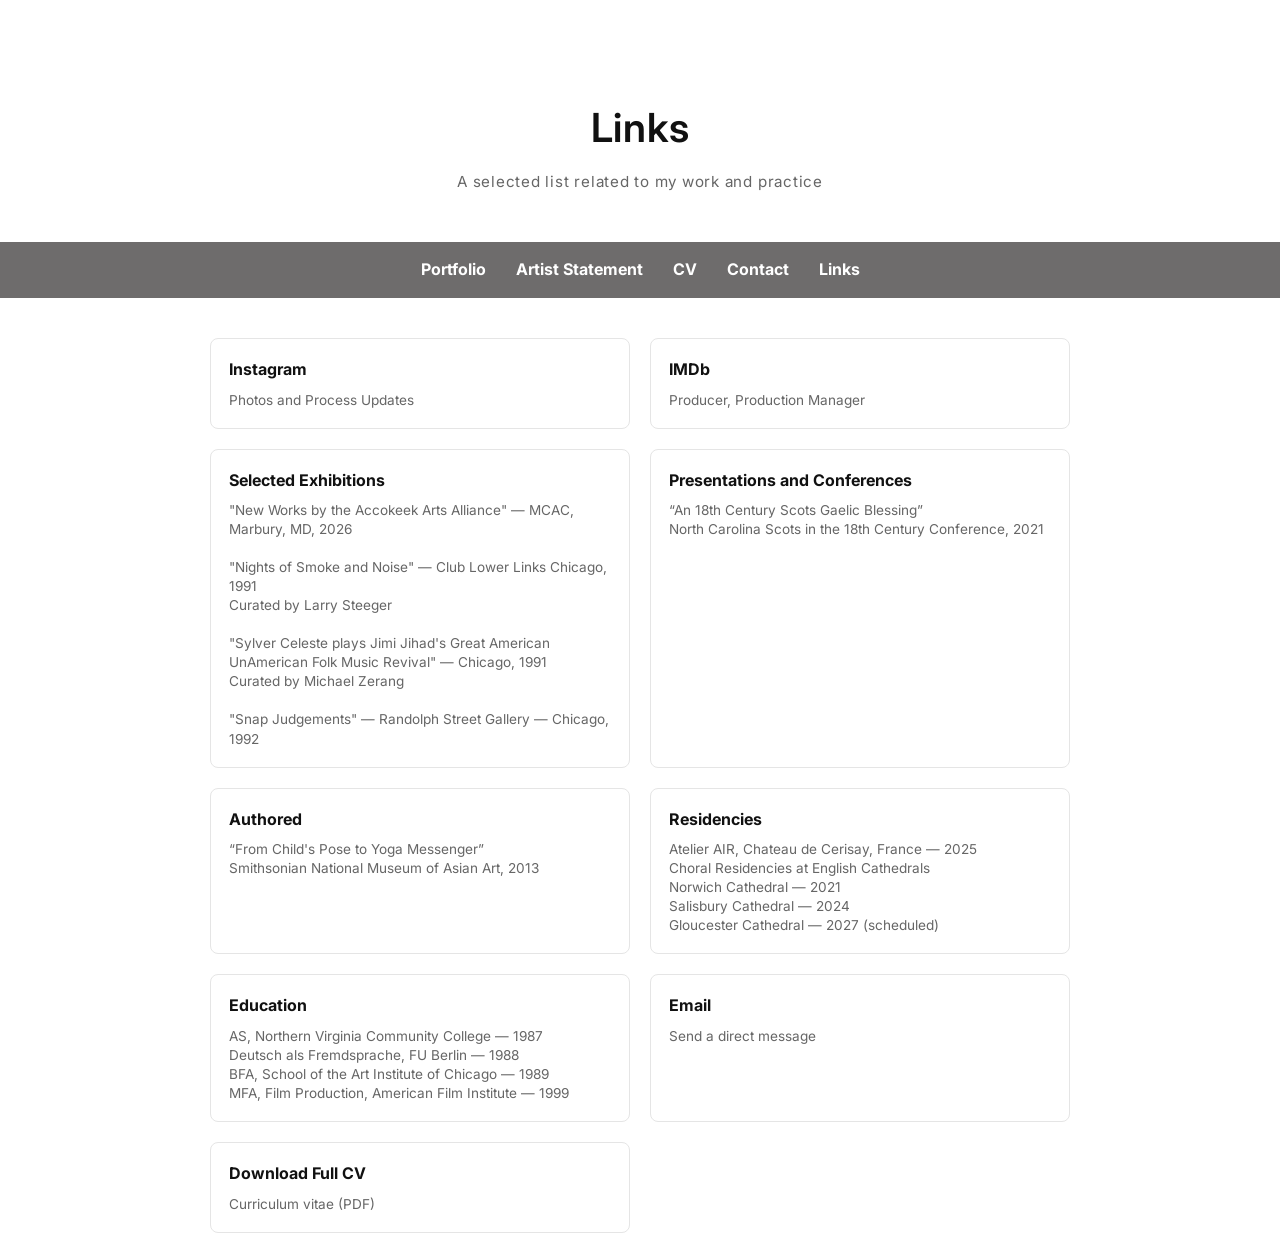
==== links.html @ d7da0863 "Add files via upload" ====
<!DOCTYPE html>
<html lang="en">

<head>
  <meta charset="UTF-8">
  <meta name="viewport" content="width=device-width, initial-scale=1.0">
  <title>Links — Danielle Probst</title>

  <!-- Fonts -->
  <link href="https://fonts.googleapis.com/css2?family=Inter:wght@300;400;600&display=swap" rel="stylesheet">

  <!-- Main CSS -->
  <link rel="stylesheet" href="styles.css">
</head>

<body>

<header>
  <h1>Links</h1>
  <p class="subtitle">A selected list related to my work and practice</p>
</header>

<nav class="top-nav">
  <ul class="nav-menu">
    <li><a href="index.html#textile-work">Portfolio</a></li>
    <li><a href="index.html#statement">Artist Statement</a></li>
    <li><a href="index.html#cv">CV</a></li>
    <li><a href="index.html#contact">Contact</a></li>
    <li><a href="links.html" class="active">Links</a></li>
  </ul>
</nav>

<main>
  <section class="links">

    <a class="card" href="https://www.instagram.com/" target="_blank">
      <strong>Instagram</strong>
      <small>Photos and Process Updates</small>
    </a>

    <a class="card" href="https://www.imdb.com/name/nm0698238/" target="_blank" rel="noopener">
      <strong>IMDb</strong>
      <small>Producer, Production Manager</small>
    </a>

    <div class="card">
      <strong>Selected Exhibitions</strong>
      <small>
        "New Works by the Accokeek Arts Alliance" — MCAC, Marbury, MD, 2026<br><br>
        "Nights of Smoke and Noise" — Club Lower Links Chicago, 1991<br>
        Curated by Larry Steeger<br><br>
        "Sylver Celeste plays Jimi Jihad's Great American UnAmerican Folk Music Revival" — Chicago, 1991<br>
        Curated by Michael Zerang<br><br>
        "Snap Judgements" — Randolph Street Gallery — Chicago, 1992
      </small>
    </div>

    <div class="card">
      <strong>Presentations and Conferences</strong>
      <small>
        “An 18th Century Scots Gaelic Blessing”<br>
        North Carolina Scots in the 18th Century Conference, 2021
      </small>
    </div>

    <div class="card">
      <strong>Authored</strong>
      <small>
        “From Child's Pose to Yoga Messenger”<br>
        Smithsonian National Museum of Asian Art, 2013
      </small>
    </div>

    <div class="card">
      <strong>Residencies</strong>
      <small>
        Atelier AIR, Chateau de Cerisay, France — 2025<br>
        Choral Residencies at English Cathedrals<br>
        Norwich Cathedral — 2021<br>
        Salisbury Cathedral — 2024<br>
        Gloucester Cathedral — 2027 (scheduled)
      </small>
    </div>

    <div class="card">
      <strong>Education</strong>
      <small>
        AS, Northern Virginia Community College — 1987<br>
        Deutsch als Fremdsprache, FU Berlin — 1988<br>
        BFA, School of the Art Institute of Chicago — 1989<br>
        MFA, Film Production, American Film Institute — 1999
      </small>
    </div>

    <a class="card" href="mailto:hello@danielleprobst.com">
      <strong>Email</strong>
      <small>Send a direct message</small>
    </a>

    <a class="card" href="files/CV_Danielle_Probst.pdf" target="_blank">
      <strong>Download Full CV</strong>
      <small>Curriculum vitae (PDF)</small>
    </a>

  </section>
</main>

</body>
</html>
---- styles.css ----
:root {
  --bg: #ffffff;
  --text: #111111;
  --secondary: #666666;
  --border: #e5e5e5;
  --muted: #888888;
}
:root {
  --space-xs: 6px;
  --space-sm: 12px;
  --space-md: 24px;
  --space-lg: 48px;
  --space-xl: 96px;
}
body.dark {
  --bg: #0f0f10;
  --text: #f5f5f5;
  --secondary: #aaaaaa;
  --border: #222222;
  --muted: #777777;
}
* {
  margin: 0;
  padding: 0;
  box-sizing: border-box;
}

body {
  font-family: 'Inter', sans-serif;
  background: var(--bg);
  color: var(--text);
  transition: 0.3s ease;
  line-height: 1.6;
}

/* --- Header --- */
header {
  padding: 80px 20px 60px;
  text-align: center;
}
header {
  padding: var(--space-xl) 20px var(--space-lg);
}

h1 {
  font-weight: 600;
  font-size: 2.5rem;
  letter-spacing: 0.02em;
}

.subtitle {
  color: var(--secondary);
  margin-top: 10px;
  font-size: 0.95rem;
  letter-spacing: 0.05em;
}

/* --- Navigation --- */
nav {
  background-color: #6e6c6c;
  padding: 15px 0;
  position: sticky;
  top: 0;
  z-index: 100;
  margin-bottom: 40px;
}

.nav-menu {
  list-style: none;
  display: flex;
  justify-content: center;
  gap: 30px;
}

.nav-menu a {
  text-decoration: none;
  color: white;
  font-weight: bold;
}

.nav-menu a:hover {
  color: #f0c040;
}

/* --- Sections --- */
section {
  max-width: 1000px;
  margin: var(--space-xl) auto;
  padding: 0 20px;
}

.text-block {
  max-width: 700px;
}

.full-width {
  max-width: 1200px;
  margin: var(--space-xl) auto;
  padding: 0 20px;
  width: 100%;
}
section h2 {
  font-size: 1.5rem;
  font-weight: 600;
  margin-bottom: var(--space-md);
  text-align: left;
}
main {
  display: block;
}

section {
  display: block;
}
/* --- Grid --- */
.grid {
  display: grid;
  grid-template-columns: repeat(3, 1fr);
  gap: 20px;
}

.grid > div {
  width: 100%;
}

.grid img {
  width: 100%;
  height: auto;
  object-fit: cover;
  cursor: pointer;
  border: 1px solid var(--border);
  transition: 0.3s ease, opacity 0.3s ease;
}

.grid img:hover {
  opacity: 0.8;
}

/* --- Buttons --- */
button.toggle {
  position: fixed;
  top: 20px;
  right: 20px;
  padding: 8px 14px;
  border: 1px solid var(--border);
  background: none;
  color: var(--text);
  cursor: pointer;
  font-size: 0.8rem;
}

/* --- Lightbox --- */
.lightbox {
  display: none;
  position: fixed;
  top: 0;
  left: 0;
  width: 100%;
  height: 100%;
  background: rgba(0,0,0,0.9);
  justify-content: center;
  align-items: center;
  z-index: 1000;
}

.lightbox img {
  max-width: 90%;
  max-height: 90%;
}

.lightbox span {
  position: absolute;
  top: 20px;
  right: 30px;
  color: white;
  font-size: 30px;
  cursor: pointer;
}

/* --- Forms --- */
form {
  display: flex;
  flex-direction: column;
  gap: 15px;
  max-width: 500px;
}

input, textarea {
  padding: 10px;
  border: 1px solid var(--border);
  background: var(--bg);
  color: var(--text);
}

button.submit {
  padding: 10px;
  border: 1px solid var(--text);
  background: none;
  color: var(--text);
  cursor: pointer;
}

/* --- Contact --- */
#contact {
  margin-top: 80px;
  max-width: 600px;
}

.contact-intro {
  color: var(--muted);
  font-size: 0.9rem;
  margin-top: 8px;
  margin-bottom: 32px;
}

.contact-button {
  margin-top: 12px;
  padding: 10px 18px;
  border: 1px solid var(--text);
  background: transparent;
  color: var(--text);
  cursor: pointer;
}

.contact-button:hover {
  background: var(--text);
  color: #fff;
}

#form-success {
  color: var(--muted);
  font-size: 0.85rem;
  margin-top: 16px;
}

/* --- Footer --- */
footer {
  text-align: center;
  padding: 60px 20px;
  font-size: 0.85rem;
  color: var(--secondary);
  border-top: 1px solid var(--border);
}
/* --- Links Page --- */
.links {
  display: grid;
  gap: 20px;
  max-width: 900px;
  margin: 0 auto;
}

@media (min-width: 640px) {
  .links {
    grid-template-columns: repeat(2, 1fr);
  }
}

.card {
  display: block;
  padding: 18px;
  border: 1px solid var(--border);
  border-radius: 8px;
  text-decoration: none;
  color: var(--text);
  background: var(--bg);
  transition: transform 0.2s ease, box-shadow 0.2s ease;
}

.card:hover {
  transform: translateY(-4px);
  box-shadow: 0 6px 18px rgba(0,0,0,0.08);
}

.card small {
  display: block;
  color: var(--secondary);
  margin-top: 8px;
  font-size: 0.85rem;
  line-height: 1.4;
}
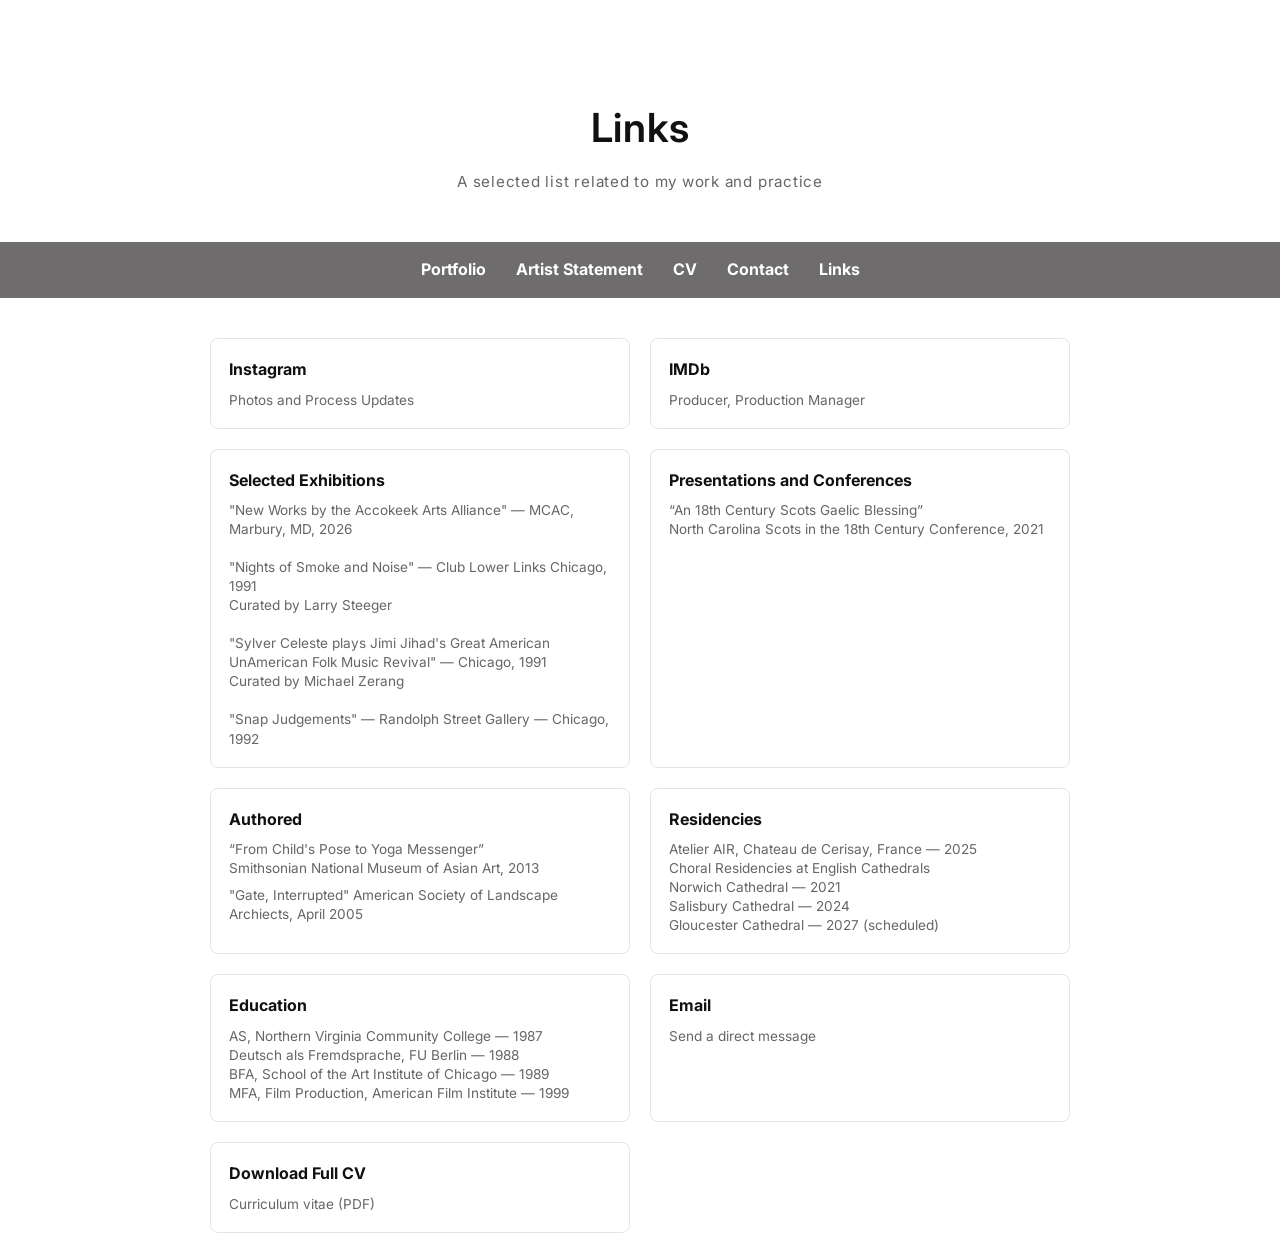
==== commit 49ccf3f8: "Add residency information to links.html Added ASLA article" ====
--- a/links.html
+++ b/links.html
@@ -69,6 +69,9 @@
         “From Child's Pose to Yoga Messenger”<br>
         Smithsonian National Museum of Asian Art, 2013
       </small>
+      <small>
+        "Gate, Interrupted" American Society of Landscape Archiects, April 2005 <br>
+      </small>
     </div>
 
     <div class="card">
@@ -106,4 +109,4 @@
 </main>
 
 </body>
-</html>+</html>
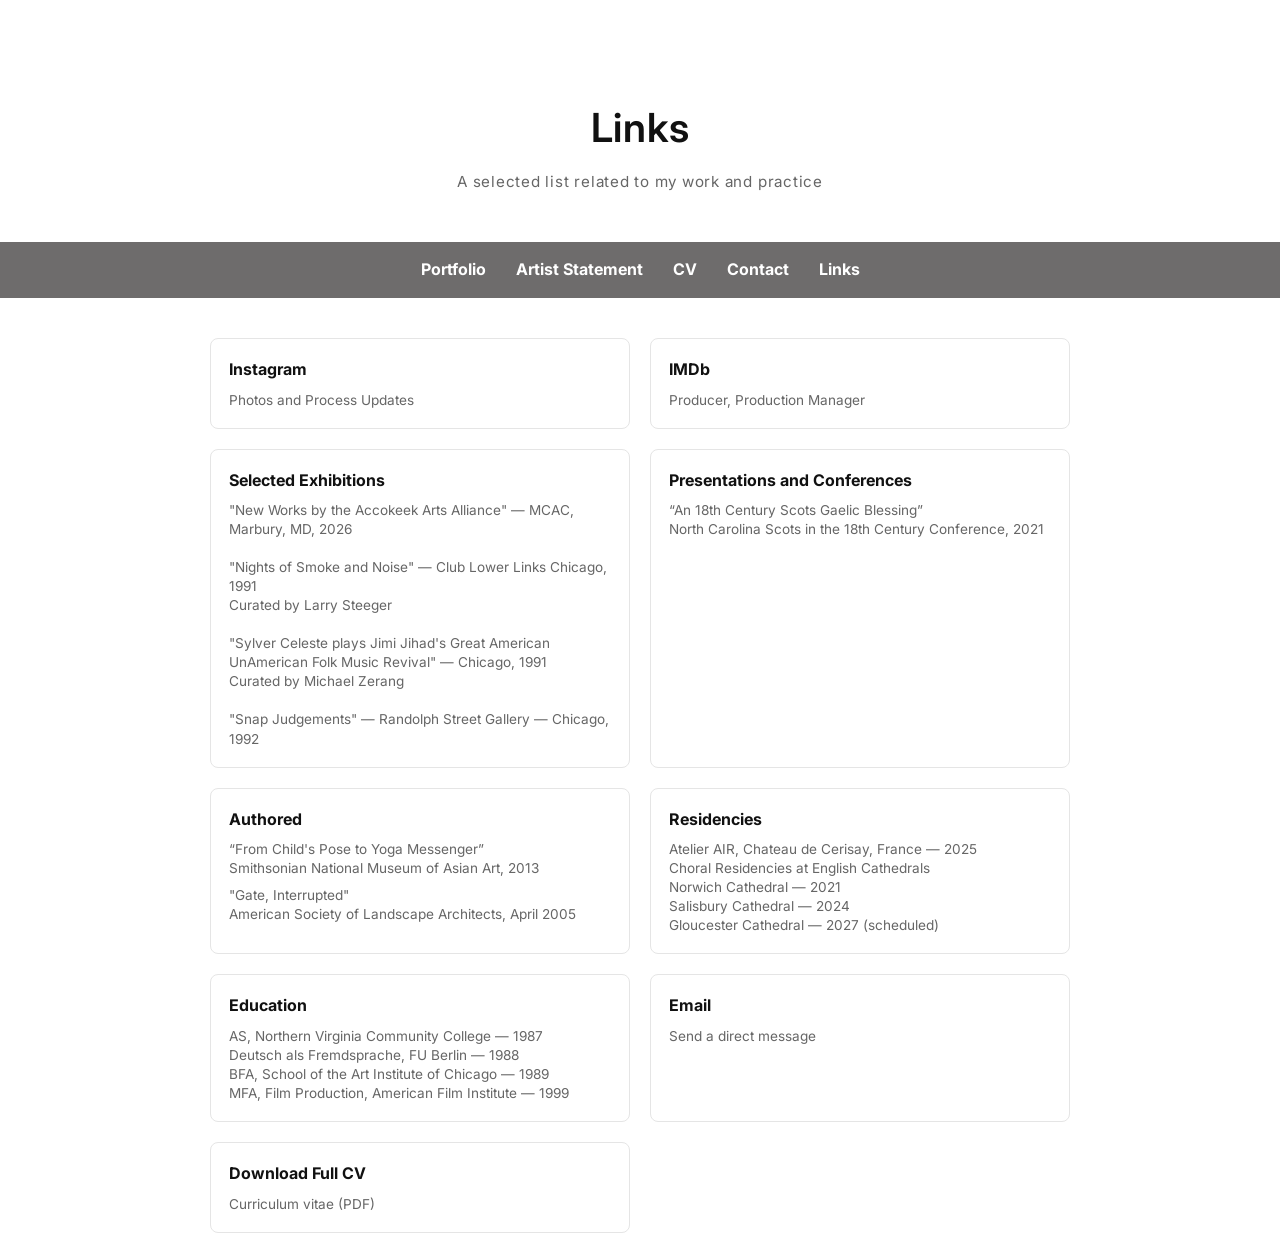
==== commit 527a9ce9: "Fix typo in landscape architects citation" ====
--- a/links.html
+++ b/links.html
@@ -70,7 +70,7 @@
         Smithsonian National Museum of Asian Art, 2013
       </small>
       <small>
-        "Gate, Interrupted" American Society of Landscape Archiects, April 2005 <br>
+        "Gate, Interrupted" <br> American Society of Landscape Architects, April 2005 <br>
       </small>
     </div>
 
